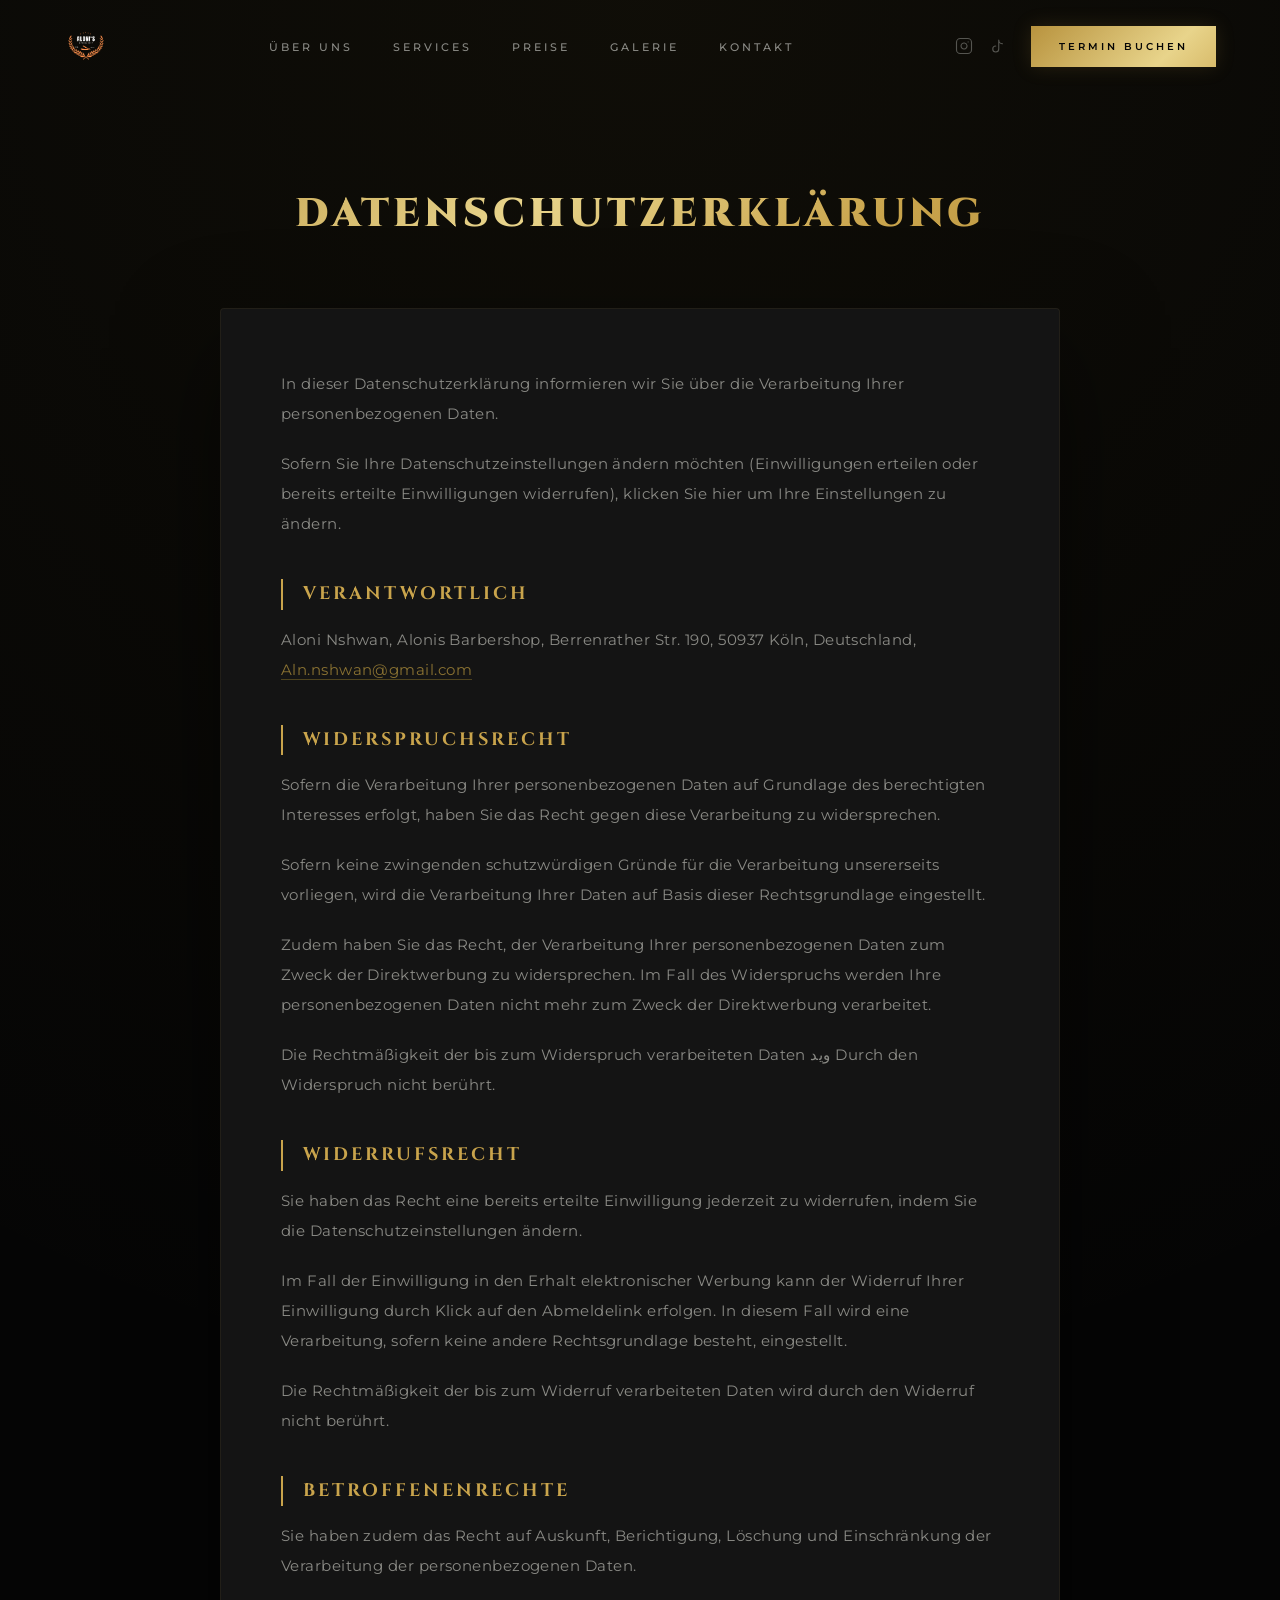
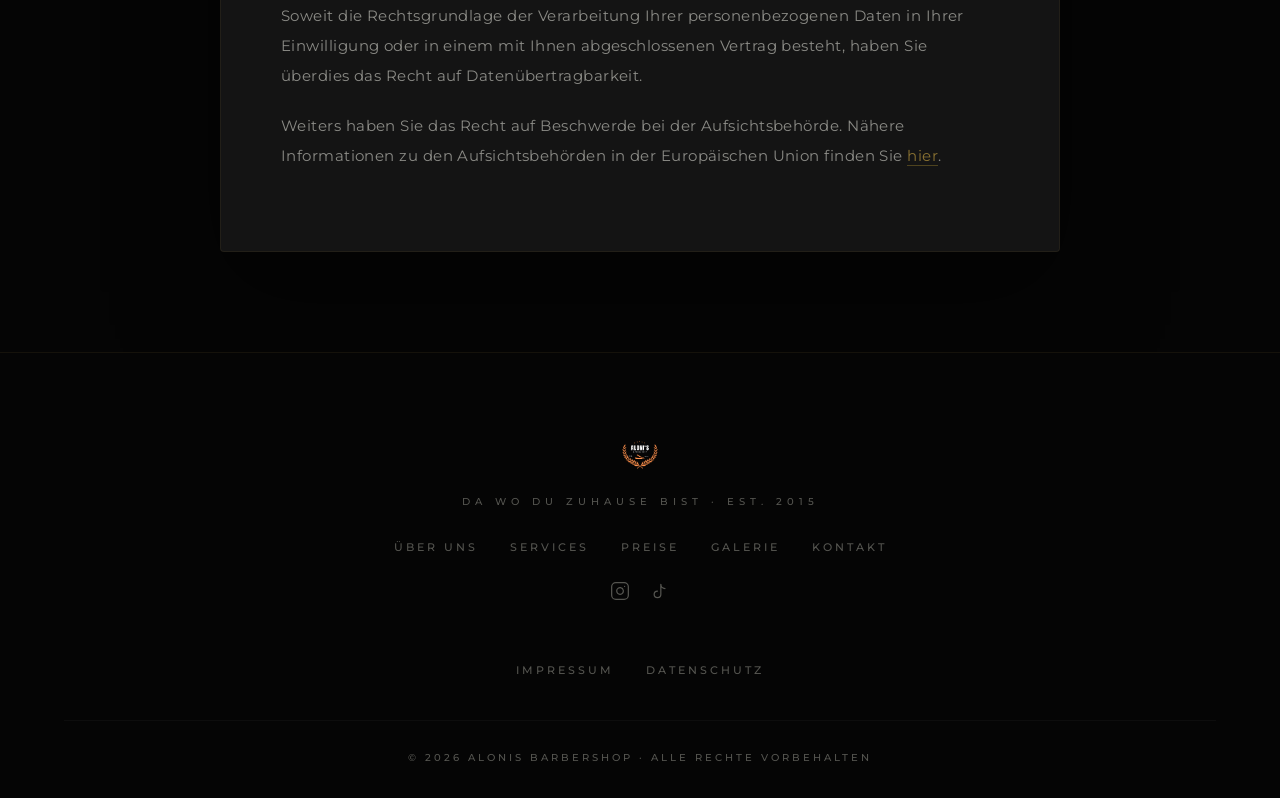
==== datenschutzerklaerung-2.html @ 9941bec4 "feat: Add legal pages and fix directory structure" ====
<!doctype html>
<html lang="de">
  <head>
    <meta charset="UTF-8" />
    <meta name="viewport" content="width=device-width, initial-scale=1.0" />
    <meta
      name="description"
      content="Datenschutzerklärung – Aloni's Barber Shop Köln-Sülz. Informationen zur Verarbeitung Ihrer personenbezogenen Daten."
    />
    <title>Datenschutzerklärung — ALONI'S BARBER SHOP</title>

    <!-- Favicon -->
    <link rel="icon" type="image/png" href="/assets/images/logo.png" />
    <link rel="apple-touch-icon" href="/assets/images/logo.png" />

    <!-- Fonts: Cinzel (Display) + Montserrat (Body) -->
    <link rel="preconnect" href="https://fonts.googleapis.com" />
    <link rel="preconnect" href="https://fonts.gstatic.com" crossorigin />
    <link
      href="https://fonts.googleapis.com/css2?family=Cinzel:wght@400;600;700;800;900&family=Montserrat:wght@300;400;500;600;700&display=swap"
      rel="stylesheet"
    />

    <!-- Stylesheet -->
    <link rel="stylesheet" href="/assets/css/style.css" />
  </head>
  <body>
    <!-- ═══════════════════════════════════════════
         NAVIGATION — Heavy Glassmorphism
    ═══════════════════════════════════════════ -->
    <nav class="navbar" id="navbar">
      <div class="nav-inner">
        <a href="/" class="nav-logo">
          <img
            src="/assets/images/logo.png"
            alt="Aloni's Barber Shop"
            class="nav-logo-img"
          />
        </a>
        <ul class="nav-links">
          <li><a href="/#about">ÜBER UNS</a></li>
          <li><a href="/#services">SERVICES</a></li>
          <li><a href="/#preise">PREISE</a></li>
          <li><a href="/#galerie">GALERIE</a></li>
          <li><a href="/#kontakt">KONTAKT</a></li>
        </ul>
        <div class="nav-right">
          <div class="nav-socials">
            <a
              href="https://www.instagram.com/aloni_barbershop/"
              target="_blank"
              rel="noopener"
              aria-label="Instagram"
              class="social-icon"
            >
              <svg
                xmlns="http://www.w3.org/2000/svg"
                width="18"
                height="18"
                viewBox="0 0 24 24"
                fill="none"
                stroke="currentColor"
                stroke-width="1.5"
                stroke-linecap="round"
                stroke-linejoin="round"
              >
                <rect x="2" y="2" width="20" height="20" rx="5" ry="5" />
                <path d="M16 11.37A4 4 0 1 1 12.63 8 4 4 0 0 1 16 11.37z" />
                <line x1="17.5" y1="6.5" x2="17.51" y2="6.5" />
              </svg>
            </a>
            <a
              href="https://www.tiktok.com/@alonis_barbershop?_r=1&_t=ZG-93olIEzUlPs"
              target="_blank"
              rel="noopener"
              aria-label="TikTok"
              class="social-icon"
            >
              <svg
                xmlns="http://www.w3.org/2000/svg"
                width="18"
                height="18"
                viewBox="0 0 24 24"
                fill="none"
                stroke="currentColor"
                stroke-width="1.5"
                stroke-linecap="round"
                stroke-linejoin="round"
              >
                <path d="M9 12a4 4 0 1 0 4 4V4a5 5 0 0 0 5 5" />
              </svg>
            </a>
          </div>
          <a
            href="https://buchung.treatwell.de/ort/425567/menue/"
            target="_blank"
            rel="noopener"
            class="nav-cta"
            >TERMIN BUCHEN</a
          >
          <button class="nav-toggle" id="navToggle" aria-label="Menü">
            <span></span><span></span><span></span>
          </button>
        </div>
      </div>
    </nav>

    <!-- Fullscreen Overlay Menu -->
    <div class="overlay-menu" id="overlayMenu">
      <div class="overlay-bg"></div>
      <ul class="overlay-links">
        <li><a href="/#about" class="overlay-link">ÜBER UNS</a></li>
        <li><a href="/#services" class="overlay-link">SERVICES</a></li>
        <li><a href="/#preise" class="overlay-link">PREISE</a></li>
        <li><a href="/#galerie" class="overlay-link">GALERIE</a></li>
        <li><a href="/#kontakt" class="overlay-link">KONTAKT</a></li>
        <li>
          <a
            href="https://buchung.treatwell.de/ort/425567/menue/"
            target="_blank"
            rel="noopener"
            class="overlay-link overlay-cta-link"
            >TERMIN BUCHEN</a
          >
        </li>
      </ul>
      <div class="overlay-socials">
        <a
          href="https://www.instagram.com/aloni_barbershop/"
          target="_blank"
          rel="noopener"
          aria-label="Instagram"
          class="social-icon-lg"
        >
          <svg
            xmlns="http://www.w3.org/2000/svg"
            width="28"
            height="28"
            viewBox="0 0 24 24"
            fill="none"
            stroke="currentColor"
            stroke-width="1.5"
            stroke-linecap="round"
            stroke-linejoin="round"
          >
            <rect x="2" y="2" width="20" height="20" rx="5" ry="5" />
            <path d="M16 11.37A4 4 0 1 1 12.63 8 4 4 0 0 1 16 11.37z" />
            <line x1="17.5" y1="6.5" x2="17.51" y2="6.5" />
          </svg>
        </a>
        <a
          href="https://www.tiktok.com/@alonis_barbershop?_r=1&_t=ZG-93olIEzUlPs"
          target="_blank"
          rel="noopener"
          aria-label="TikTok"
          class="social-icon-lg"
        >
          <svg
            xmlns="http://www.w3.org/2000/svg"
            width="28"
            height="28"
            viewBox="0 0 24 24"
            fill="none"
            stroke="currentColor"
            stroke-width="1.5"
            stroke-linecap="round"
            stroke-linejoin="round"
          >
            <path d="M9 12a4 4 0 1 0 4 4V4a5 5 0 0 0 5 5" />
          </svg>
        </a>
      </div>
    </div>

    <!-- ═══════════════════════════════════════════
         DATENSCHUTZERKLÄRUNG — Legal Page
    ═══════════════════════════════════════════ -->
    <main class="legal-container">
      <div class="container">
        <h1 class="legal-page-heading">Datenschutzerklärung</h1>
        <div class="legal-page-content">
              <p>
                In dieser Datenschutzerklärung informieren wir Sie über die
                Verarbeitung Ihrer personenbezogenen Daten.
              </p>
              <p>
                Sofern Sie Ihre Datenschutzeinstellungen ändern möchten
                (Einwilligungen erteilen oder bereits erteilte Einwilligungen
                widerrufen), klicken Sie hier um Ihre Einstellungen zu ändern.
              </p>
              <h4>Verantwortlich</h4>
              <p>
                Aloni Nshwan, Alonis Barbershop, Berrenrather Str. 190, 50937
                Köln, Deutschland,
                <a href="mailto:Aln.nshwan@gmail.com">Aln.nshwan@gmail.com</a>
              </p>

              <h4>Widerspruchsrecht</h4>
              <p>
                Sofern die Verarbeitung Ihrer personenbezogenen Daten auf
                Grundlage des berechtigten Interesses erfolgt, haben Sie das
                Recht gegen diese Verarbeitung zu widersprechen.
              </p>
              <p>
                Sofern keine zwingenden schutzwürdigen Gründe für die
                Verarbeitung unsererseits vorliegen, wird die Verarbeitung Ihrer
                Daten auf Basis dieser Rechtsgrundlage eingestellt.
              </p>
              <p>
                Zudem haben Sie das Recht, der Verarbeitung Ihrer
                personenbezogenen Daten zum Zweck der Direktwerbung zu
                widersprechen. Im Fall des Widerspruchs werden Ihre
                personenbezogenen Daten nicht mehr zum Zweck der Direktwerbung
                verarbeitet.
              </p>
              <p>
                Die Rechtmäßigkeit der bis zum Widerspruch verarbeiteten Daten
                ويد Durch den Widerspruch nicht berührt.
              </p>

              <h4>Widerrufsrecht</h4>
              <p>
                Sie haben das Recht eine bereits erteilte Einwilligung jederzeit
                zu widerrufen, indem Sie die Datenschutzeinstellungen ändern.
              </p>
              <p>
                Im Fall der Einwilligung in den Erhalt elektronischer Werbung
                kann der Widerruf Ihrer Einwilligung durch Klick auf den
                Abmeldelink erfolgen. In diesem Fall wird eine Verarbeitung,
                sofern keine andere Rechtsgrundlage besteht, eingestellt.
              </p>
              <p>
                Die Rechtmäßigkeit der bis zum Widerruf verarbeiteten Daten wird
                durch den Widerruf nicht berührt.
              </p>

              <h4>Betroffenenrechte</h4>
              <p>
                Sie haben zudem das Recht auf Auskunft, Berichtigung, Löschung
                und Einschränkung der Verarbeitung der personenbezogenen Daten.
              </p>
              <p>
                Soweit die Rechtsgrundlage der Verarbeitung Ihrer
                personenbezogenen Daten in Ihrer Einwilligung oder in einem mit
                Ihnen abgeschlossenen Vertrag besteht, haben Sie überdies das
                Recht auf Datenübertragbarkeit.
              </p>
              <p>
                Weiters haben Sie das Recht auf Beschwerde bei der
                Aufsichtsbehörde. Nähere Informationen zu den Aufsichtsbehörden
                in der Europäischen Union finden Sie
                <a
                  href="https://ec.europa.eu/justice/article-29/structure/data-protection-authorities/index_en.htm"
                  target="_blank"
                  rel="noopener"
                  >hier</a
                >.
              </p>
        </div>
      </div>
    </main>

    <!-- ═══════════════════════════════════════════
         FOOTER — Minimalist
    ═══════════════════════════════════════════ -->
    <footer class="footer">
      <div class="container">
        <div class="footer-main">
          <img
            src="/assets/images/logo.png"
            alt="Aloni's Barber Shop"
            class="footer-logo"
          />
          <p class="footer-tagline">DA WO DU ZUHAUSE BIST · EST. 2015</p>
          <div class="footer-links">
            <a href="/#about">Über uns</a>
            <a href="/#services">Services</a>
            <a href="/#preise">Preise</a>
            <a href="/#galerie">Galerie</a>
            <a href="/#kontakt">Kontakt</a>
          </div>
          <div class="footer-socials">
            <a
              href="https://www.instagram.com/aloni_barbershop/"
              target="_blank"
              rel="noopener"
              aria-label="Instagram"
              class="social-icon"
            >
              <svg
                xmlns="http://www.w3.org/2000/svg"
                width="20"
                height="20"
                viewBox="0 0 24 24"
                fill="none"
                stroke="currentColor"
                stroke-width="1.5"
                stroke-linecap="round"
                stroke-linejoin="round"
              >
                <rect x="2" y="2" width="20" height="20" rx="5" ry="5" />
                <path d="M16 11.37A4 4 0 1 1 12.63 8 4 4 0 0 1 16 11.37z" />
                <line x1="17.5" y1="6.5" x2="17.51" y2="6.5" />
              </svg>
            </a>
            <a
              href="https://www.tiktok.com/@alonis_barbershop?_r=1&_t=ZG-93olIEzUlPs"
              target="_blank"
              rel="noopener"
              aria-label="TikTok"
              class="social-icon"
            >
              <svg
                xmlns="http://www.w3.org/2000/svg"
                width="20"
                height="20"
                viewBox="0 0 24 24"
                fill="none"
                stroke="currentColor"
                stroke-width="1.5"
                stroke-linecap="round"
                stroke-linejoin="round"
              >
                <path d="M9 12a4 4 0 1 0 4 4V4a5 5 0 0 0 5 5" />
              </svg>
            </a>
          </div>
        </div>
        <div class="footer-legal">
          <a href="/impressum/">Impressum</a>
          <a href="/datenschutzerklaerung-2/">Datenschutz</a>
        </div>
        <div class="footer-bottom">
          <p>&copy; 2026 ALONIS BARBERSHOP · ALLE RECHTE VORBEHALTEN</p>
        </div>
      </div>
    </footer>

    <!-- Scripts -->
    <script src="/assets/js/main.js"></script>
  </body>
</html>
---- assets/css/style.css ----
/* ═══════════════════════════════════════════════════════════
   ALONI'S BARBER SHOP — NUCLEAR LUXURY AESTHETIC
   Inspired by The Black Panther Zurich · Swiss High-End Design
   ══════════════════════════════════════════════════════════ */

/* ─── HARD RESET ─── */
*,
*::before,
*::after {
  margin: 0;
  padding: 0;
  box-sizing: border-box;
}

/* ─── DESIGN TOKENS ─── */
:root {
  /* Abyss Palette */
  --bg-abyss: #050505;
  --bg-deep: #0a0a0a;
  --bg-surface: #111111;
  --bg-card: #141414;
  --bg-elevated: #1a1a1a;

  /* Gold Spectrum */
  --gold: #c9a44c;
  --gold-light: #e8d48b;
  --gold-dim: #8a7232;
  --gold-glow: rgba(201, 164, 76, 0.15);
  --gold-gradient: linear-gradient(
    135deg,
    #b8933e 0%,
    #e8d48b 40%,
    #c9a44c 70%,
    #b8933e 100%
  );

  /* Typography Colors */
  --white: #f5f5f0;
  --text: #e0e0db;
  --text-muted: #8a8a85;
  --text-dim: #555550;

  /* Typography Families */
  --font-display: "Cinzel", serif;
  --font-body: "Montserrat", sans-serif;

  /* Spacing */
  --section-py: clamp(100px, 12vw, 180px);
  --container-px: clamp(20px, 5vw, 80px);

  /* Glass */
  --glass-bg: rgba(8, 8, 8, 0.85);
  --glass-blur: blur(20px);
  --glass-border: 1px solid rgba(201, 164, 76, 0.08);

  /* Radius */
  --radius: 4px;
}

html {
  scroll-behavior: smooth;
  font-size: 16px;
}

body {
  font-family: var(--font-body);
  background: var(--bg-abyss);
  color: var(--text);
  line-height: 1.7;
  overflow-x: hidden;
  -webkit-font-smoothing: antialiased;
  -moz-osx-font-smoothing: grayscale;
  letter-spacing: 0.02em;
}

img {
  max-width: 100%;
  display: block;
}
a {
  color: inherit;
  text-decoration: none;
}
button {
  font-family: inherit;
  cursor: pointer;
  border: none;
  background: none;
}

.container {
  width: 100%;
  max-width: 1400px;
  margin: 0 auto;
  padding: 0 var(--container-px);
}

/* ═══════════════════════════════════════════════════════════
   PAGE LOADER
═══════════════════════════════════════════════════════════ */
.page-loader {
  position: fixed;
  inset: 0;
  z-index: 10000;
  background: var(--bg-abyss);
  display: flex;
  flex-direction: column;
  align-items: center;
  justify-content: center;
  gap: 32px;
  transition:
    opacity 0.6s ease,
    visibility 0.6s ease;
}

.page-loader.hidden {
  opacity: 0;
  visibility: hidden;
}

.loader-logo img {
  height: 60px;
  animation: loaderPulse 1.5s ease-in-out infinite;
}

@keyframes loaderPulse {
  0%,
  100% {
    opacity: 0.4;
    transform: scale(0.97);
  }
  50% {
    opacity: 1;
    transform: scale(1);
  }
}

.loader-bar {
  width: 200px;
  height: 2px;
  background: var(--bg-elevated);
  border-radius: 2px;
  overflow: hidden;
}

.loader-fill {
  width: 0%;
  height: 100%;
  background: var(--gold-gradient);
  animation: loaderFill 1.8s ease-in-out forwards;
}

@keyframes loaderFill {
  to {
    width: 100%;
  }
}

/* ═══════════════════════════════════════════════════════════
   TYPOGRAPHY SYSTEM — Cinzel Massive
═══════════════════════════════════════════════════════════ */
.section-tag {
  display: block;
  font-family: var(--font-body);
  font-size: 11px;
  font-weight: 600;
  letter-spacing: 5px;
  color: var(--gold);
  margin-bottom: 20px;
  text-transform: uppercase;
}

.section-tag.centered {
  text-align: center;
}

.section-heading {
  font-family: var(--font-display);
  font-size: clamp(36px, 6vw, 80px);
  font-weight: 900;
  letter-spacing: 0.06em;
  line-height: 1.1;
  color: var(--white);
  margin-bottom: 60px;
  text-transform: uppercase;
}

.section-heading.centered {
  text-align: center;
}

.body-text {
  font-size: 15px;
  font-weight: 300;
  color: var(--text-muted);
  line-height: 1.9;
  letter-spacing: 0.04em;
  max-width: 520px;
}

/* ═══════════════════════════════════════════════════════════
   BUTTONS — Liquid Gold
═══════════════════════════════════════════════════════════ */
.btn-liquid {
  display: inline-block;
  position: relative;
  padding: 18px 52px;
  font-family: var(--font-body);
  font-size: 12px;
  font-weight: 600;
  letter-spacing: 4px;
  text-transform: uppercase;
  color: var(--bg-abyss);
  background: var(--gold-gradient);
  background-size: 200% 100%;
  border: none;
  border-radius: 0;
  overflow: hidden;
  transition:
    background-position 0.5s ease,
    box-shadow 0.5s ease,
    transform 0.3s ease;
  box-shadow:
    0 0 30px var(--gold-glow),
    0 4px 20px rgba(0, 0, 0, 0.5);
}

.btn-liquid:hover {
  background-position: 100% 0;
  transform: translateY(-2px);
  box-shadow:
    0 0 50px rgba(201, 164, 76, 0.3),
    0 8px 32px rgba(0, 0, 0, 0.6);
}

/* ═══════════════════════════════════════════════════════════
   SCROLL REVEAL SYSTEM (replaces AOS)
═══════════════════════════════════════════════════════════ */
.reveal-up,
.reveal-text,
.letter-reveal {
  opacity: 0;
  transform: translateY(40px);
  transition:
    opacity 0.9s cubic-bezier(0.16, 1, 0.3, 1),
    transform 0.9s cubic-bezier(0.16, 1, 0.3, 1);
}

.reveal-up.visible,
.reveal-text.visible,
.letter-reveal.visible {
  opacity: 1;
  transform: translateY(0);
}

.delay-1 {
  transition-delay: 0.15s;
}
.delay-2 {
  transition-delay: 0.3s;
}
.delay-3 {
  transition-delay: 0.45s;
}

/* ═══════════════════════════════════════════════════════════
   NAVIGATION — Heavy Glassmorphism
═══════════════════════════════════════════════════════════ */
.navbar {
  position: fixed;
  top: 0;
  left: 0;
  width: 100%;
  z-index: 900;
  padding: 24px 0;
  transition: all 0.5s cubic-bezier(0.16, 1, 0.3, 1);
}

.navbar.scrolled {
  background: var(--glass-bg);
  backdrop-filter: var(--glass-blur);
  -webkit-backdrop-filter: var(--glass-blur);
  padding: 14px 0;
  border-bottom: var(--glass-border);
  box-shadow: 0 8px 40px rgba(0, 0, 0, 0.6);
}

.nav-inner {
  max-width: 1400px;
  margin: 0 auto;
  padding: 0 var(--container-px);
  display: flex;
  justify-content: space-between;
  align-items: center;
}

.nav-logo-img {
  height: 44px;
  width: auto;
  transition: opacity 0.3s;
}

.nav-logo:hover .nav-logo-img {
  opacity: 0.7;
}

.nav-links {
  display: flex;
  list-style: none;
  gap: 40px;
}

.nav-links a {
  font-family: var(--font-body);
  font-size: 11px;
  font-weight: 500;
  letter-spacing: 3px;
  color: var(--text-muted);
  position: relative;
  transition: color 0.3s;
}

.nav-links a::after {
  content: "";
  position: absolute;
  bottom: -4px;
  left: 0;
  width: 0;
  height: 1px;
  background: var(--gold);
  transition: width 0.4s cubic-bezier(0.16, 1, 0.3, 1);
}

.nav-links a:hover {
  color: var(--gold);
}
.nav-links a:hover::after {
  width: 100%;
}

.nav-right {
  display: flex;
  align-items: center;
  gap: 24px;
}

.nav-cta {
  font-size: 10px;
  font-weight: 600;
  letter-spacing: 3px;
  padding: 12px 28px;
  color: var(--bg-abyss);
  background: var(--gold-gradient);
  background-size: 200% 100%;
  transition:
    background-position 0.4s ease,
    box-shadow 0.4s ease;
  box-shadow: 0 0 20px var(--gold-glow);
}

.nav-cta:hover {
  background-position: 100% 0;
  box-shadow: 0 0 40px rgba(201, 164, 76, 0.3);
}

/* Hamburger */
.nav-toggle {
  display: none;
  flex-direction: column;
  gap: 6px;
  padding: 4px;
  z-index: 1000;
}

.nav-toggle span {
  width: 28px;
  height: 1.5px;
  background: var(--gold);
  transition: all 0.35s ease;
  transform-origin: center;
}

.nav-toggle.active span:nth-child(1) {
  transform: translateY(7.5px) rotate(45deg);
}
.nav-toggle.active span:nth-child(2) {
  opacity: 0;
  transform: scaleX(0);
}
.nav-toggle.active span:nth-child(3) {
  transform: translateY(-7.5px) rotate(-45deg);
}

/* ─── SOCIAL ICONS (Global) ─── */
.social-icon,
.social-icon-lg {
  display: inline-flex;
  align-items: center;
  justify-content: center;
  color: var(--text-dim);
  transition:
    color 0.3s ease,
    transform 0.3s ease,
    filter 0.3s ease;
}

.social-icon:hover,
.social-icon-lg:hover {
  color: var(--gold);
  transform: translateY(-2px);
  filter: drop-shadow(0 0 8px rgba(201, 164, 76, 0.4));
}

/* Nav Socials */
.nav-socials {
  display: flex;
  align-items: center;
  gap: 16px;
}

/* Overlay Socials */
.overlay-socials {
  display: flex;
  justify-content: center;
  gap: 28px;
  margin-top: 40px;
  position: relative;
  z-index: 10;
}

.social-icon-lg {
  width: 52px;
  height: 52px;
  border: 1px solid rgba(201, 164, 76, 0.15);
  border-radius: 50%;
  color: var(--text-muted);
  transition: all 0.4s ease;
}

.social-icon-lg:hover {
  border-color: var(--gold);
  color: var(--gold);
  background: rgba(201, 164, 76, 0.08);
  box-shadow: 0 0 24px rgba(201, 164, 76, 0.2);
  transform: translateY(-3px);
}

/* Contact Social Links */
.social-links {
  display: flex;
  flex-direction: column;
  gap: 14px;
}

.social-link {
  display: inline-flex;
  align-items: center;
  gap: 12px;
  color: var(--text-muted);
  font-size: 14px;
  font-weight: 400;
  letter-spacing: 0.03em;
  transition: color 0.3s ease;
}

.social-link:hover {
  color: var(--gold);
}

.social-link svg {
  flex-shrink: 0;
  transition:
    transform 0.3s ease,
    filter 0.3s ease;
}

.social-link:hover svg {
  transform: scale(1.1);
  filter: drop-shadow(0 0 6px rgba(201, 164, 76, 0.3));
}

/* Footer Socials */
.footer-socials {
  display: flex;
  justify-content: center;
  gap: 20px;
  margin-top: 24px;
}

/* ═══════════════════════════════════════════════════════════
   OVERLAY MENU
═══════════════════════════════════════════════════════════ */
.overlay-menu {
  position: fixed;
  inset: 0;
  z-index: 950;
  display: flex;
  align-items: center;
  justify-content: center;
  opacity: 0;
  pointer-events: none;
  transition: opacity 0.5s ease;
}

.overlay-menu.active {
  opacity: 1;
  pointer-events: all;
}

.overlay-bg {
  position: absolute;
  inset: 0;
  background: rgba(5, 5, 5, 0.97);
  backdrop-filter: blur(40px);
  -webkit-backdrop-filter: blur(40px);
}

.overlay-links {
  list-style: none;
  text-align: center;
  position: relative;
  z-index: 10;
}

.overlay-link {
  display: block;
  font-family: var(--font-display);
  font-size: clamp(28px, 5vw, 48px);
  font-weight: 700;
  letter-spacing: 0.1em;
  padding: 14px 0;
  color: var(--text);
  opacity: 0;
  transform: translateY(30px);
  transition:
    opacity 0.4s ease,
    transform 0.4s ease,
    color 0.3s;
}

.overlay-menu.active .overlay-link {
  opacity: 1;
  transform: translateY(0);
}

.overlay-menu.active li:nth-child(1) .overlay-link {
  transition-delay: 0.05s;
}
.overlay-menu.active li:nth-child(2) .overlay-link {
  transition-delay: 0.1s;
}
.overlay-menu.active li:nth-child(3) .overlay-link {
  transition-delay: 0.15s;
}
.overlay-menu.active li:nth-child(4) .overlay-link {
  transition-delay: 0.2s;
}
.overlay-menu.active li:nth-child(5) .overlay-link {
  transition-delay: 0.25s;
}
.overlay-menu.active li:nth-child(6) .overlay-link {
  transition-delay: 0.3s;
}

.overlay-link:hover {
  color: var(--gold);
}

.overlay-cta-link {
  font-family: var(--font-body) !important;
  font-size: 14px !important;
  letter-spacing: 4px !important;
  margin-top: 24px;
  padding: 16px 44px !important;
  background: var(--gold-gradient);
  color: var(--bg-abyss) !important;
  display: inline-block !important;
}

/* ═══════════════════════════════════════════════════════════
   HERO — Cinematic
═══════════════════════════════════════════════════════════ */
.hero {
  position: relative;
  height: 100vh;
  min-height: 700px;
  display: flex;
  align-items: center;
  justify-content: center;
  overflow: hidden;
}

.hero-bg {
  position: absolute;
  inset: -10%;
  background: url("../images/banner.jpg") center/cover no-repeat;
  will-change: transform;
  animation: heroSlow 30s ease-in-out infinite alternate;
}

@keyframes heroSlow {
  0% {
    transform: scale(1.1) translateY(0);
  }
  100% {
    transform: scale(1) translateY(-2%);
  }
}

.hero-overlay {
  position: absolute;
  inset: 0;
  background:
    radial-gradient(
      ellipse at 50% 50%,
      rgba(5, 5, 5, 0.3) 0%,
      rgba(5, 5, 5, 0.8) 70%
    ),
    linear-gradient(
      180deg,
      rgba(5, 5, 5, 0.4) 0%,
      rgba(5, 5, 5, 0.2) 40%,
      var(--bg-abyss) 100%
    );
  z-index: 1;
}

.hero-content {
  position: relative;
  z-index: 10;
  text-align: center;
  padding: 0 24px;
}

.hero-eyebrow {
  font-family: var(--font-body);
  font-size: 11px;
  font-weight: 500;
  letter-spacing: 6px;
  color: var(--gold);
  margin-bottom: 24px;
}

.hero-heading {
  font-family: var(--font-display);
  font-size: clamp(48px, 10vw, 120px);
  font-weight: 900;
  line-height: 1;
  letter-spacing: 0.05em;
  color: var(--white);
  margin-bottom: 24px;
  text-transform: uppercase;
}

.hero-heading em {
  font-style: italic;
  background: var(--gold-gradient);
  -webkit-background-clip: text;
  -webkit-text-fill-color: transparent;
  background-clip: text;
}

.hero-sub {
  font-size: 13px;
  font-weight: 400;
  color: var(--text-muted);
  letter-spacing: 4px;
  text-transform: uppercase;
  margin-bottom: 48px;
}

/* Scroll Indicator */
.hero-scroll-indicator {
  position: absolute;
  bottom: 40px;
  left: 50%;
  transform: translateX(-50%);
  z-index: 10;
  display: flex;
  flex-direction: column;
  align-items: center;
  gap: 10px;
}

.scroll-line {
  width: 1px;
  height: 50px;
  background: linear-gradient(to bottom, var(--gold), transparent);
  animation: scrollPulse 2.5s ease-in-out infinite;
}

@keyframes scrollPulse {
  0%,
  100% {
    transform: scaleY(0.3);
    opacity: 0.2;
  }
  50% {
    transform: scaleY(1);
    opacity: 0.7;
  }
}

.hero-scroll-indicator span {
  font-size: 9px;
  letter-spacing: 4px;
  color: var(--text-dim);
  font-weight: 500;
}

/* ═══════════════════════════════════════════════════════════
   SECTIONS — Extreme Blackspace / Depth
═══════════════════════════════════════════════════════════ */
.section {
  padding: var(--section-py) 0;
}

.about {
  background: radial-gradient(
    ellipse at 30% 50%,
    #0f0f0f 0%,
    var(--bg-abyss) 100%
  );
}

.services {
  background: radial-gradient(
    ellipse at 70% 30%,
    #0e0e0e 0%,
    var(--bg-abyss) 100%
  );
}

.preise {
  background: radial-gradient(
    ellipse at 50% 70%,
    #111 0%,
    var(--bg-abyss) 100%
  );
}

.galerie {
  background: var(--bg-abyss);
  overflow: hidden;
  padding-bottom: 80px;
}

.faq {
  background: radial-gradient(
    ellipse at 40% 40%,
    #0d0d0d 0%,
    var(--bg-abyss) 100%
  );
}

.kontakt {
  background: radial-gradient(
    ellipse at 60% 60%,
    #0f0f0f 0%,
    var(--bg-abyss) 100%
  );
}

/* ═══════════════════════════════════════════════════════════
   ABOUT
═══════════════════════════════════════════════════════════ */
.about-grid {
  display: grid;
  grid-template-columns: 1.2fr 1fr;
  gap: 100px;
  align-items: center;
}

.about-stats {
  display: flex;
  flex-direction: column;
  gap: 24px;
}

.stat-card {
  padding: 36px 40px;
  background: var(--bg-card);
  border: var(--glass-border);
  position: relative;
  overflow: hidden;
  transition: border-color 0.4s ease;
}

.stat-card::before {
  content: "";
  position: absolute;
  top: 0;
  left: 0;
  width: 3px;
  height: 100%;
  background: var(--gold-gradient);
  opacity: 0;
  transition: opacity 0.4s;
}

.stat-card:hover {
  border-color: rgba(201, 164, 76, 0.2);
}
.stat-card:hover::before {
  opacity: 1;
}

.stat-num {
  font-family: var(--font-display);
  font-size: 56px;
  font-weight: 900;
  letter-spacing: 0.02em;
  background: var(--gold-gradient);
  -webkit-background-clip: text;
  -webkit-text-fill-color: transparent;
  background-clip: text;
  line-height: 1;
}

.stat-plus {
  font-family: var(--font-display);
  font-size: 36px;
  font-weight: 700;
  color: var(--gold);
}

.stat-label {
  display: block;
  font-size: 10px;
  font-weight: 600;
  letter-spacing: 4px;
  color: var(--text-dim);
  margin-top: 8px;
}

/* ═══════════════════════════════════════════════════════════
   SERVICES — Clip-Path Scale Cards
═══════════════════════════════════════════════════════════ */
.services-grid {
  display: grid;
  grid-template-columns: repeat(3, 1fr);
  gap: 24px;
}

.service-card {
  position: relative;
  overflow: hidden;
  background: var(--bg-card);
  border: var(--glass-border);
  transition:
    border-color 0.4s ease,
    transform 0.4s ease;
}

.service-card:hover {
  border-color: rgba(201, 164, 76, 0.2);
  transform: translateY(-6px);
}

.service-img {
  overflow: hidden;
  height: 320px;
}

.service-img img {
  width: 100%;
  height: 100%;
  object-fit: cover;
  transition: transform 0.7s cubic-bezier(0.16, 1, 0.3, 1);
  will-change: transform;
}

.service-card:hover .service-img img {
  transform: scale(1.08);
}

.service-info {
  padding: 32px;
}

.service-info h3 {
  font-family: var(--font-display);
  font-size: 18px;
  font-weight: 800;
  letter-spacing: 3px;
  color: var(--gold);
  margin-bottom: 12px;
}

.service-info p {
  font-size: 13px;
  font-weight: 300;
  color: var(--text-muted);
  line-height: 1.8;
  letter-spacing: 0.03em;
}

/* ═══════════════════════════════════════════════════════════
   PRICES — High-End Luxury Menu
═══════════════════════════════════════════════════════════ */
.menu-grid {
  display: grid;
  grid-template-columns: 1fr 1fr;
  gap: 40px;
}

.menu-panel {
  padding: 56px 48px;
  background: var(--bg-card);
  border: var(--glass-border);
  position: relative;
}

.menu-panel::before {
  content: "";
  position: absolute;
  top: 0;
  left: 50%;
  transform: translateX(-50%);
  width: 60px;
  height: 2px;
  background: var(--gold-gradient);
}

.menu-title {
  font-family: var(--font-display);
  font-size: clamp(24px, 3vw, 36px);
  font-weight: 900;
  letter-spacing: 0.15em;
  text-align: center;
  margin-bottom: 40px;
  background: var(--gold-gradient);
  -webkit-background-clip: text;
  -webkit-text-fill-color: transparent;
  background-clip: text;
}

.menu-row {
  display: flex;
  align-items: baseline;
  padding: 12px 0;
  transition: padding-left 0.3s ease;
}

.menu-row:hover {
  padding-left: 8px;
}

.menu-row span:first-child {
  font-size: 13px;
  font-weight: 400;
  letter-spacing: 0.08em;
  color: var(--text);
  white-space: nowrap;
}

.menu-line {
  flex: 1;
  height: 1px;
  margin: 0 16px;
  background: linear-gradient(90deg, transparent, var(--text-dim), transparent);
  opacity: 0.3;
}

.menu-price {
  font-family: var(--font-display);
  font-size: 18px;
  font-weight: 700;
  color: var(--gold);
  white-space: nowrap;
  letter-spacing: 0.02em;
}

.menu-sep {
  height: 1px;
  background: linear-gradient(
    90deg,
    transparent,
    rgba(201, 164, 76, 0.12),
    transparent
  );
  margin: 16px 0;
}

.menu-row-vip span:first-child {
  color: var(--gold);
  font-weight: 700;
  font-size: 14px;
  letter-spacing: 0.12em;
}

.menu-row-vip .menu-price {
  font-size: 24px;
}

/* ═══════════════════════════════════════════════════════════
   GALLERY — Infinite Marquee (Full Color, No Effects)
═══════════════════════════════════════════════════════════ */
.marquee {
  overflow: hidden;
  position: relative;
  width: 100%;
  margin-bottom: 16px;
}

.marquee::before,
.marquee::after {
  content: "";
  position: absolute;
  top: 0;
  bottom: 0;
  width: 100px;
  z-index: 2;
  pointer-events: none;
}

.marquee::before {
  left: 0;
  background: linear-gradient(to right, var(--bg-abyss), transparent);
}

.marquee::after {
  right: 0;
  background: linear-gradient(to left, var(--bg-abyss), transparent);
}

.marquee-track {
  display: flex;
  gap: 16px;
  width: max-content;
  will-change: transform;
}

.marquee-left {
  animation: scrollLeft 40s linear infinite;
}
.marquee-right {
  animation: scrollRight 45s linear infinite;
}

@keyframes scrollLeft {
  0% {
    transform: translateX(0);
  }
  100% {
    transform: translateX(-50%);
  }
}

@keyframes scrollRight {
  0% {
    transform: translateX(-50%);
  }
  100% {
    transform: translateX(0);
  }
}

.marquee-item {
  flex-shrink: 0;
  width: 380px;
  overflow: hidden;
  border-radius: var(--radius);
  border: 1px solid rgba(255, 255, 255, 0.04);
}

.marquee-item img {
  width: 100%;
  height: 320px;
  object-fit: cover;
  display: block;
}

/* ═══════════════════════════════════════════════════════════
   INSTAGRAM FEED — Premium Grid
═══════════════════════════════════════════════════════════ */
.insta-section {
  background: radial-gradient(
    ellipse at 50% 40%,
    #0e0e0e 0%,
    var(--bg-abyss) 100%
  );
}

/* Profile Header */
.insta-profile {
  display: flex;
  align-items: center;
  gap: 20px;
  padding: 24px 32px;
  background: var(--bg-card);
  border: var(--glass-border);
  margin-bottom: 4px;
  border-radius: var(--radius) var(--radius) 0 0;
}

.insta-avatar {
  width: 56px;
  height: 56px;
  border-radius: 50%;
  padding: 3px;
  background: linear-gradient(
    135deg,
    #f09433,
    #e6683c,
    #dc2743,
    #cc2366,
    #bc1888
  );
  flex-shrink: 0;
}

.insta-avatar img {
  width: 100%;
  height: 100%;
  border-radius: 50%;
  object-fit: cover;
  border: 3px solid var(--bg-card);
}

.insta-profile-info {
  flex: 1;
}

.insta-username {
  display: flex;
  align-items: center;
  gap: 6px;
}

.insta-username span {
  font-family: var(--font-body);
  font-size: 16px;
  font-weight: 600;
  color: var(--white);
  letter-spacing: 0.02em;
}

.insta-verified {
  flex-shrink: 0;
}

.insta-bio {
  font-size: 13px;
  font-weight: 400;
  color: var(--text-muted);
  margin-top: 2px;
  letter-spacing: 0.02em;
}

.insta-follow-btn {
  padding: 10px 28px;
  font-family: var(--font-body);
  font-size: 11px;
  font-weight: 700;
  letter-spacing: 3px;
  color: var(--bg-abyss);
  background: var(--gold-gradient);
  background-size: 200% 100%;
  border: none;
  transition:
    background-position 0.4s ease,
    box-shadow 0.4s ease;
  white-space: nowrap;
  flex-shrink: 0;
}

.insta-follow-btn:hover {
  background-position: 100% 0;
  box-shadow: 0 0 30px rgba(201, 164, 76, 0.25);
}

/* Instagram Grid */
.insta-grid {
  display: grid;
  grid-template-columns: repeat(4, 1fr);
  gap: 4px;
}

.insta-post {
  position: relative;
  aspect-ratio: 1;
  overflow: hidden;
  display: block;
}

.insta-post img {
  width: 100%;
  height: 100%;
  object-fit: cover;
  transition: transform 0.5s cubic-bezier(0.16, 1, 0.3, 1);
  will-change: transform;
}

.insta-post:hover img {
  transform: scale(1.06);
}

.insta-post-overlay {
  position: absolute;
  inset: 0;
  background: linear-gradient(
    135deg,
    rgba(131, 58, 180, 0.6),
    rgba(253, 29, 29, 0.4),
    rgba(252, 176, 69, 0.4)
  );
  opacity: 0;
  transition: opacity 0.4s ease;
  display: flex;
  align-items: center;
  justify-content: center;
}

.insta-post:hover .insta-post-overlay {
  opacity: 1;
}

.insta-post-stats {
  display: flex;
  align-items: center;
  gap: 20px;
}

.insta-post-stats span {
  display: flex;
  align-items: center;
  gap: 6px;
  color: white;
  font-family: var(--font-body);
  font-size: 14px;
  font-weight: 700;
  letter-spacing: 0.02em;
  text-shadow: 0 2px 8px rgba(0, 0, 0, 0.5);
}

/* Follow CTA */
.insta-cta {
  text-align: center;
  margin-top: 48px;
}

.insta-follow-cta {
  display: inline-flex;
  align-items: center;
  gap: 12px;
  padding: 16px 44px;
  font-family: var(--font-body);
  font-size: 12px;
  font-weight: 600;
  letter-spacing: 4px;
  color: var(--text);
  border: 1px solid rgba(201, 164, 76, 0.2);
  transition: all 0.4s ease;
}

.insta-follow-cta:hover {
  border-color: var(--gold);
  color: var(--gold);
  background: rgba(201, 164, 76, 0.06);
  box-shadow: 0 0 30px rgba(201, 164, 76, 0.15);
  transform: translateY(-2px);
}

/* ═══════════════════════════════════════════════════════════
   FAQ
═══════════════════════════════════════════════════════════ */
.faq-list {
  max-width: 750px;
  margin: 0 auto;
  display: flex;
  flex-direction: column;
  gap: 2px;
}

.faq-item {
  background: var(--bg-card);
  border: var(--glass-border);
  overflow: hidden;
  transition: border-color 0.3s;
}

.faq-item:hover {
  border-color: rgba(201, 164, 76, 0.15);
}

.faq-q {
  width: 100%;
  display: flex;
  justify-content: space-between;
  align-items: center;
  padding: 26px 32px;
  color: var(--text);
  font-family: var(--font-body);
  font-size: 14px;
  font-weight: 500;
  letter-spacing: 0.08em;
  text-align: left;
  transition: color 0.3s;
}

.faq-q:hover {
  color: var(--gold);
}

.faq-icon {
  width: 20px;
  height: 20px;
  position: relative;
  flex-shrink: 0;
}

.faq-icon::before,
.faq-icon::after {
  content: "";
  position: absolute;
  background: var(--gold);
  transition: transform 0.35s ease;
}

.faq-icon::before {
  width: 100%;
  height: 1px;
  top: 50%;
  left: 0;
}

.faq-icon::after {
  width: 1px;
  height: 100%;
  left: 50%;
  top: 0;
}

.faq-item.active .faq-icon::after {
  transform: rotate(90deg);
}

.faq-a {
  max-height: 0;
  overflow: hidden;
  transition:
    max-height 0.5s cubic-bezier(0.16, 1, 0.3, 1),
    padding 0.5s ease;
}

.faq-item.active .faq-a {
  max-height: 200px;
  padding: 0 32px 26px;
}

.faq-a p {
  color: var(--text-muted);
  font-size: 13px;
  font-weight: 300;
  line-height: 1.8;
  letter-spacing: 0.03em;
}

/* ═══════════════════════════════════════════════════════════
   CONTACT
═══════════════════════════════════════════════════════════ */
.kontakt-grid {
  display: grid;
  grid-template-columns: 1fr 1.3fr;
  gap: 60px;
  margin-top: 20px;
}

.kontakt-info {
  display: flex;
  flex-direction: column;
  gap: 40px;
}

.info-item h3 {
  font-family: var(--font-display);
  font-size: 12px;
  font-weight: 800;
  letter-spacing: 4px;
  color: var(--gold);
  margin-bottom: 8px;
}

.info-item p {
  font-size: 14px;
  font-weight: 300;
  color: var(--text-muted);
  line-height: 1.8;
  letter-spacing: 0.03em;
}

.info-item a {
  transition: color 0.3s;
}

.info-item a:hover {
  color: var(--gold);
}

.kontakt-map {
  height: 420px;
  overflow: hidden;
  border: var(--glass-border);
}

.kontakt-map iframe {
  width: 100%;
  height: 100%;
}

/* ═══════════════════════════════════════════════════════════
   FOOTER — Ultra Minimal
═══════════════════════════════════════════════════════════ */
.footer {
  background: var(--bg-abyss);
  border-top: var(--glass-border);
  padding: 80px 0 32px;
}

.footer-main {
  text-align: center;
  margin-bottom: 60px;
}

.footer-logo {
  height: 44px;
  margin: 0 auto 16px;
}

.footer-tagline {
  font-size: 10px;
  font-weight: 500;
  letter-spacing: 5px;
  color: var(--text-dim);
  margin-bottom: 28px;
}

.footer-links {
  display: flex;
  justify-content: center;
  gap: 32px;
  flex-wrap: wrap;
}

.footer-links a {
  font-size: 11px;
  font-weight: 500;
  letter-spacing: 3px;
  color: var(--text-dim);
  text-transform: uppercase;
  transition: color 0.3s;
}

.footer-links a:hover {
  color: var(--gold);
}

/* Legal */
.footer-legal {
  margin-bottom: 40px;
  display: flex;
  justify-content: center;
  gap: 32px;
  flex-wrap: wrap;
}

.footer-legal a {
  font-size: 11px;
  font-weight: 500;
  letter-spacing: 3px;
  color: var(--text-dim);
  text-transform: uppercase;
  transition: color 0.3s;
}

.footer-legal a:hover {
  color: var(--gold);
}

/* ═══════════════════════════════════════════════════════════
   LEGAL CONTAINER — Standalone Impressum / Datenschutz
═══════════════════════════════════════════════════════════ */
.legal-container {
  padding: 180px 0 100px;
  min-height: 70vh;
  background: var(--bg-abyss);
  position: relative;
  overflow: hidden;
}

.legal-container::before {
  content: "";
  position: absolute;
  top: 0;
  left: 0;
  width: 100%;
  height: 100%;
  background: radial-gradient(circle at 50% 0%, rgba(212, 175, 55, 0.05) 0%, transparent 70%);
  pointer-events: none;
}

.legal-page-heading {
  font-family: var(--font-display);
  font-size: clamp(24px, 3.5vw, 40px);
  font-weight: 900;
  letter-spacing: 0.1em;
  text-transform: uppercase;
  text-align: center;
  background: var(--gold-gradient);
  -webkit-background-clip: text;
  -webkit-text-fill-color: transparent;
  background-clip: text;
  margin-bottom: 60px;
  position: relative;
}

.legal-page-content {
  max-width: 840px;
  margin: 0 auto;
  padding: 60px;
  background: var(--bg-card);
  border: var(--glass-border);
  border-radius: var(--radius);
  box-shadow: 0 40px 100px rgba(0, 0, 0, 0.5);
  backdrop-filter: blur(10px);
}

.legal-page-content p {
  color: var(--text-muted);
  font-size: 15px;
  line-height: 2;
  letter-spacing: 0.03em;
  margin-bottom: 20px;
}

.legal-page-content h4 {
  font-family: var(--font-display);
  font-size: 18px;
  font-weight: 700;
  letter-spacing: 3px;
  color: var(--gold);
  margin: 40px 0 15px;
  text-transform: uppercase;
  border-left: 2px solid var(--gold);
  padding-left: 20px;
}

.legal-page-content a {
  color: var(--gold-dim);
  text-decoration: none;
  border-bottom: 1px solid rgba(212, 175, 55, 0.3);
  transition: all 0.3s cubic-bezier(0.4, 0, 0.2, 1);
}

.legal-page-content a:hover {
  color: var(--gold);
  border-bottom-color: var(--gold);
  padding-left: 4px;
}

@media (max-width: 768px) {
  .legal-container {
    padding: 140px 0 60px;
  }
  .legal-page-content {
    padding: 40px 24px;
  }
}

.footer-bottom {
  text-align: center;
  padding-top: 28px;
  border-top: 1px solid rgba(255, 255, 255, 0.03);
}

.footer-bottom p {
  font-size: 10px;
  font-weight: 500;
  letter-spacing: 3px;
  color: var(--text-dim);
}

/* ═══════════════════════════════════════════════════════════
   FLOATING CTA (Mobile)
═══════════════════════════════════════════════════════════ */
.fab-cta {
  display: none;
  position: fixed;
  bottom: 20px;
  left: 50%;
  transform: translateX(-50%);
  z-index: 800;
  background: var(--gold-gradient);
  background-size: 200% 100%;
  color: var(--bg-abyss);
  padding: 14px 36px;
  font-size: 11px;
  font-weight: 700;
  letter-spacing: 3px;
  box-shadow:
    0 0 30px var(--gold-glow),
    0 6px 24px rgba(0, 0, 0, 0.5);
  text-align: center;
  white-space: nowrap;
  opacity: 0;
  pointer-events: none;
  transition:
    opacity 0.4s,
    background-position 0.4s;
}

/* ═══════════════════════════════════════════════════════════
   RESPONSIVE — Mobile-First Luxury
═══════════════════════════════════════════════════════════ */
@media (max-width: 1024px) {
  .nav-links {
    display: none;
  }
  .nav-cta {
    display: none;
  }
  .nav-socials {
    display: none;
  }
  .nav-toggle {
    display: flex;
  }
  .fab-cta {
    display: block;
  }

  .about-grid {
    grid-template-columns: 1fr;
    gap: 60px;
  }
  .about-stats {
    flex-direction: row;
    flex-wrap: wrap;
    gap: 16px;
  }
  .stat-card {
    flex: 1 1 calc(50% - 8px);
    padding: 28px 24px;
  }
  .stat-num {
    font-size: 40px;
  }

  .services-grid {
    grid-template-columns: 1fr;
  }
  .service-img {
    height: 260px;
  }

  .menu-grid {
    grid-template-columns: 1fr;
  }
  .menu-panel {
    padding: 40px 28px;
  }

  .kontakt-grid {
    grid-template-columns: 1fr;
    gap: 40px;
  }
  .kontakt-map {
    height: 300px;
  }

  .marquee-item {
    width: 300px;
  }
  .marquee-item img {
    height: 240px;
  }

  .insta-grid {
    grid-template-columns: repeat(2, 1fr);
  }

  .insta-profile {
    padding: 18px 20px;
    gap: 14px;
  }

  .insta-follow-btn {
    padding: 8px 20px;
    font-size: 10px;
  }

  .insta-follow-cta {
    padding: 14px 32px;
    font-size: 11px;
    letter-spacing: 3px;
  }
}

@media (max-width: 480px) {
  :root {
    --section-py: 80px;
  }

  .hero-heading {
    letter-spacing: 0.02em;
  }
  .stat-card {
    flex: 1 1 100%;
  }
  .menu-panel {
    padding: 32px 20px;
  }
  .menu-title {
    font-size: 22px;
  }
  .section-heading {
    margin-bottom: 40px;
  }

  .marquee-item {
    width: 260px;
  }
  .marquee-item img {
    height: 200px;
  }

  .footer-links {
    gap: 16px;
  }

  .insta-username span {
    font-size: 14px;
  }

  .insta-follow-btn {
    display: none;
  }
}

/* ═══════════════════════════════════════════════════════════
   REDUCED MOTION
═══════════════════════════════════════════════════════════ */
@media (prefers-reduced-motion: reduce) {
  *,
  *::before,
  *::after {
    animation-duration: 0.01ms !important;
    animation-iteration-count: 1 !important;
    transition-duration: 0.01ms !important;
  }
  .hero-bg {
    animation: none;
    transform: scale(1);
  }
  .reveal-up,
  .reveal-text,
  .letter-reveal {
    opacity: 1;
    transform: none;
  }
}
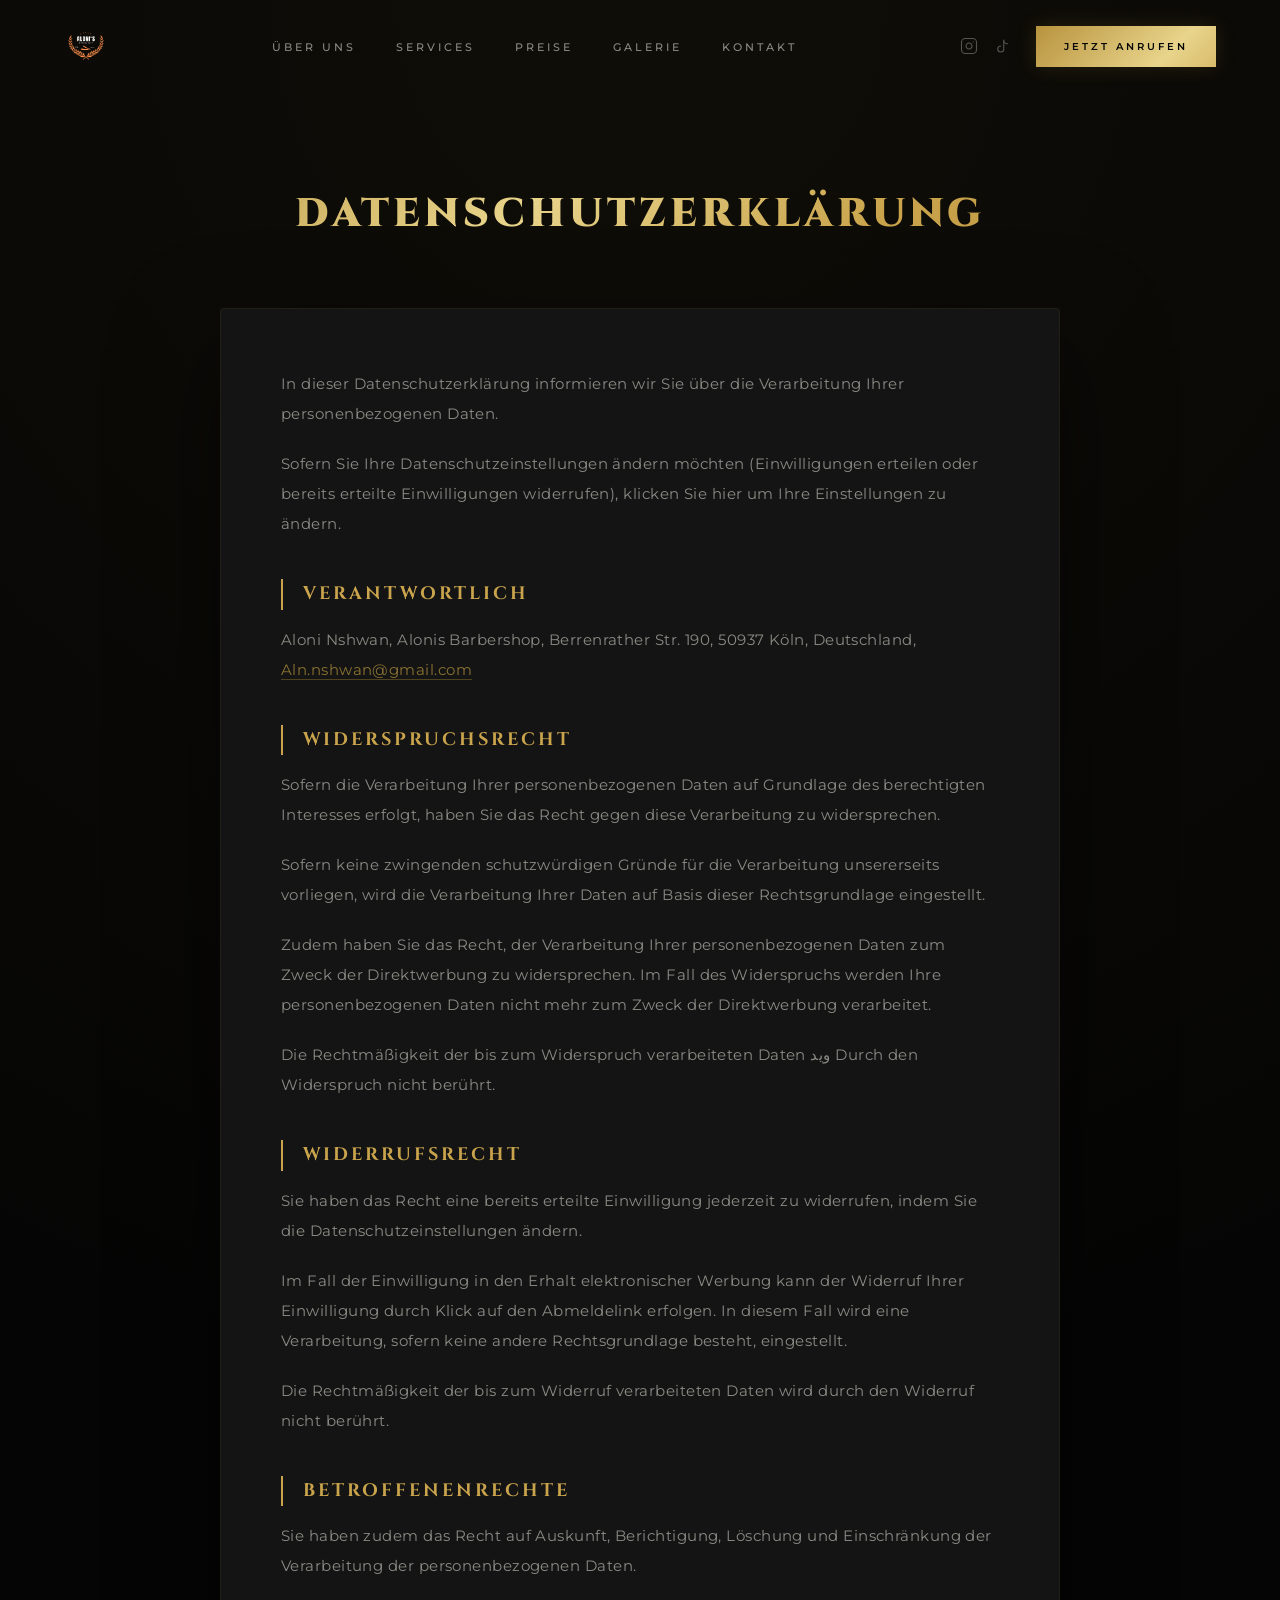
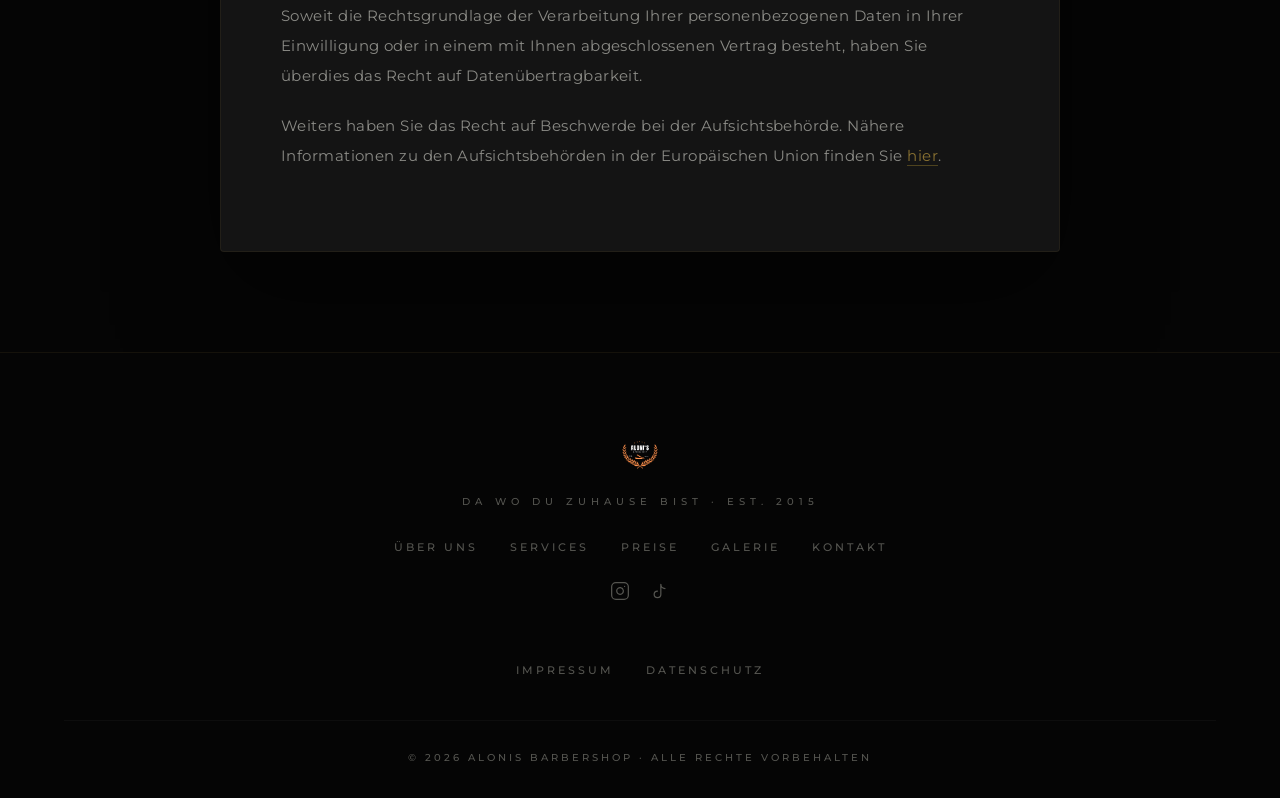
==== commit 56dd9b58: "feat: remove Treatwell integration, add direct phone call CTA - Purged all Treatwell external bookin" ====
--- a/datenschutzerklaerung-2.html
+++ b/datenschutzerklaerung-2.html
@@ -92,11 +92,9 @@
             </a>
           </div>
           <a
-            href="https://buchung.treatwell.de/ort/425567/menue/"
-            target="_blank"
-            rel="noopener"
+            href="tel:022157777785"
             class="nav-cta"
-            >TERMIN BUCHEN</a
+            >JETZT ANRUFEN</a
           >
           <button class="nav-toggle" id="navToggle" aria-label="Menü">
             <span></span><span></span><span></span>
@@ -116,11 +114,9 @@
         <li><a href="/#kontakt" class="overlay-link">KONTAKT</a></li>
         <li>
           <a
-            href="https://buchung.treatwell.de/ort/425567/menue/"
-            target="_blank"
-            rel="noopener"
+            href="tel:022157777785"
             class="overlay-link overlay-cta-link"
-            >TERMIN BUCHEN</a
+            >✆ JETZT ANRUFEN</a
           >
         </li>
       </ul>
--- a/assets/css/style.css
+++ b/assets/css/style.css
@@ -1739,6 +1739,228 @@
 }
 
 /* ═══════════════════════════════════════════════════════════
+   BOOKING CTA — Premium Call-To-Action
+═══════════════════════════════════════════════════════════ */
+.booking-cta-section {
+  background: radial-gradient(
+    ellipse at 50% 50%,
+    #0f0e0a 0%,
+    var(--bg-abyss) 100%
+  );
+  position: relative;
+  overflow: hidden;
+}
+
+.booking-cta-section::before {
+  content: "";
+  position: absolute;
+  top: 50%;
+  left: 50%;
+  transform: translate(-50%, -50%);
+  width: 500px;
+  height: 500px;
+  background: radial-gradient(circle, rgba(201, 164, 76, 0.06) 0%, transparent 70%);
+  pointer-events: none;
+}
+
+.booking-cta-block {
+  text-align: center;
+  max-width: 620px;
+  margin: 0 auto;
+  padding: 64px 48px;
+  background: var(--bg-card);
+  border: 1px solid rgba(201, 164, 76, 0.1);
+  position: relative;
+}
+
+.booking-cta-block::before {
+  content: "";
+  position: absolute;
+  top: 0;
+  left: 50%;
+  transform: translateX(-50%);
+  width: 60px;
+  height: 2px;
+  background: var(--gold-gradient);
+}
+
+.booking-cta-block::after {
+  content: "";
+  position: absolute;
+  bottom: 0;
+  left: 50%;
+  transform: translateX(-50%);
+  width: 60px;
+  height: 2px;
+  background: var(--gold-gradient);
+}
+
+.booking-cta-icon {
+  margin-bottom: 24px;
+  color: var(--gold);
+  animation: phonePulse 2.5s ease-in-out infinite;
+}
+
+@keyframes phonePulse {
+  0%, 100% {
+    transform: scale(1);
+    opacity: 0.7;
+  }
+  50% {
+    transform: scale(1.08);
+    opacity: 1;
+  }
+}
+
+.booking-cta-heading {
+  font-family: var(--font-display);
+  font-size: clamp(24px, 4vw, 40px);
+  font-weight: 800;
+  letter-spacing: 0.04em;
+  line-height: 1.2;
+  color: var(--white);
+  margin-bottom: 20px;
+  text-transform: uppercase;
+}
+
+.booking-cta-sub {
+  font-size: 14px;
+  font-weight: 300;
+  color: var(--text-muted);
+  line-height: 1.8;
+  letter-spacing: 0.03em;
+  max-width: 440px;
+  margin: 0 auto 36px;
+}
+
+.booking-cta-phone {
+  display: inline-flex;
+  align-items: center;
+  gap: 14px;
+  padding: 20px 48px;
+  font-family: var(--font-body);
+  font-size: clamp(18px, 3vw, 26px);
+  font-weight: 700;
+  letter-spacing: 3px;
+  color: var(--bg-abyss);
+  background: var(--gold-gradient);
+  background-size: 200% 100%;
+  border: none;
+  transition:
+    background-position 0.5s ease,
+    box-shadow 0.5s ease,
+    transform 0.3s ease;
+  box-shadow:
+    0 0 40px var(--gold-glow),
+    0 4px 24px rgba(0, 0, 0, 0.5);
+}
+
+.booking-cta-phone:hover {
+  background-position: 100% 0;
+  transform: translateY(-3px);
+  box-shadow:
+    0 0 60px rgba(201, 164, 76, 0.35),
+    0 8px 40px rgba(0, 0, 0, 0.6);
+}
+
+.booking-cta-phone-icon {
+  display: inline-flex;
+  align-items: center;
+  justify-content: center;
+}
+
+.booking-cta-hint {
+  margin-top: 20px;
+  font-size: 11px;
+  font-weight: 500;
+  letter-spacing: 4px;
+  color: var(--text-dim);
+  text-transform: uppercase;
+}
+
+/* ═══════════════════════════════════════════════════════════
+   FAB — Mobile Call Button
+═══════════════════════════════════════════════════════════ */
+.fab-cta {
+  position: fixed;
+  bottom: 28px;
+  right: 28px;
+  z-index: 800;
+  display: inline-flex;
+  align-items: center;
+  gap: 8px;
+  padding: 14px 28px;
+  font-family: var(--font-body);
+  font-size: 11px;
+  font-weight: 600;
+  letter-spacing: 3px;
+  color: var(--bg-abyss);
+  background: var(--gold-gradient);
+  background-size: 200% 100%;
+  border: none;
+  box-shadow:
+    0 0 30px var(--gold-glow),
+    0 6px 24px rgba(0, 0, 0, 0.5);
+  opacity: 0;
+  pointer-events: none;
+  transition:
+    opacity 0.4s ease,
+    background-position 0.5s ease,
+    box-shadow 0.4s ease,
+    transform 0.3s ease;
+}
+
+.fab-cta:hover {
+  background-position: 100% 0;
+  transform: translateY(-2px);
+  box-shadow:
+    0 0 50px rgba(201, 164, 76, 0.3),
+    0 8px 32px rgba(0, 0, 0, 0.6);
+}
+
+@media (max-width: 768px) {
+  .booking-cta-block {
+    padding: 48px 28px;
+  }
+
+  .booking-cta-phone {
+    padding: 16px 32px;
+    font-size: 18px;
+    letter-spacing: 2px;
+    gap: 10px;
+  }
+
+  .fab-cta {
+    bottom: 20px;
+    right: 20px;
+    padding: 12px 22px;
+    font-size: 10px;
+  }
+}
+
+@media (max-width: 480px) {
+  .booking-cta-block {
+    padding: 40px 20px;
+  }
+
+  .booking-cta-phone {
+    padding: 14px 24px;
+    font-size: 16px;
+    letter-spacing: 1px;
+    flex-direction: column;
+    gap: 8px;
+  }
+
+  .fab-cta {
+    bottom: 16px;
+    right: 16px;
+    padding: 12px 20px;
+    font-size: 10px;
+    letter-spacing: 2px;
+  }
+}
+
+/* ═══════════════════════════════════════════════════════════
    REDUCED MOTION
 ═══════════════════════════════════════════════════════════ */
 @media (prefers-reduced-motion: reduce) {
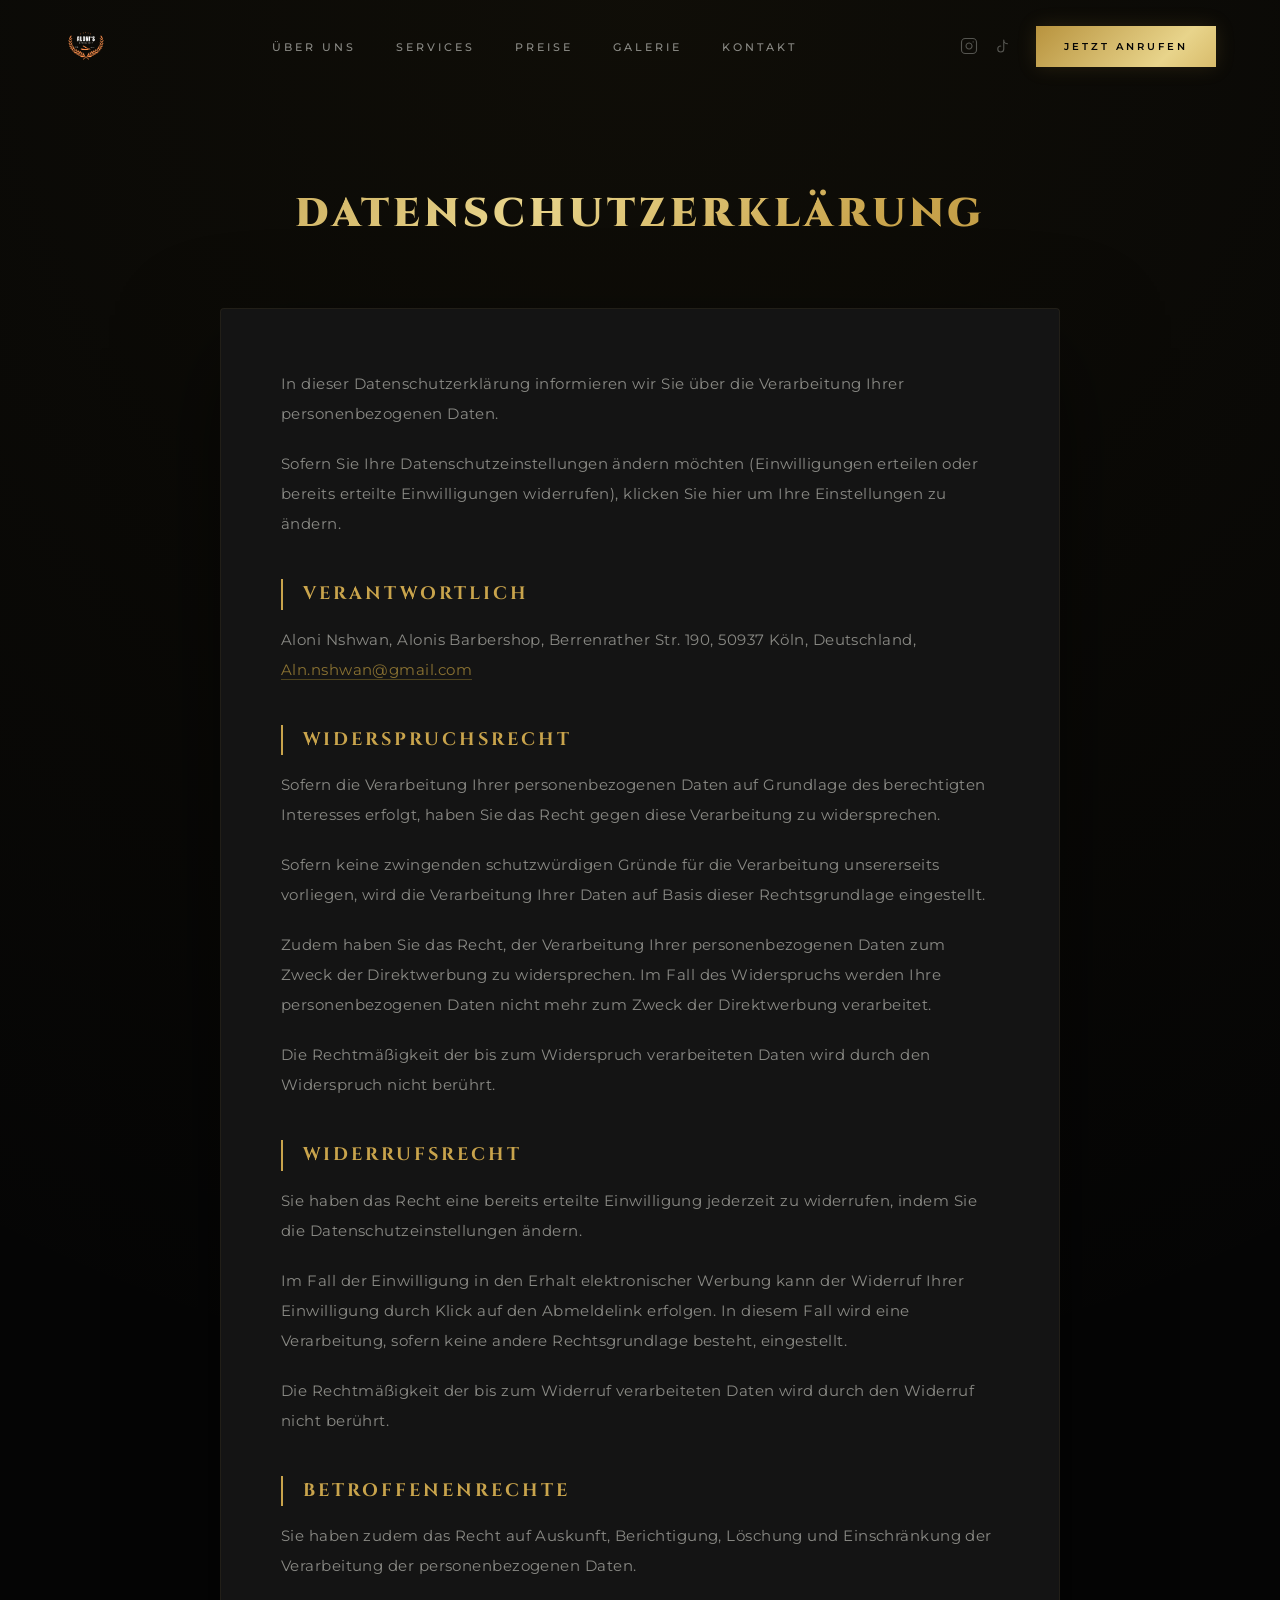
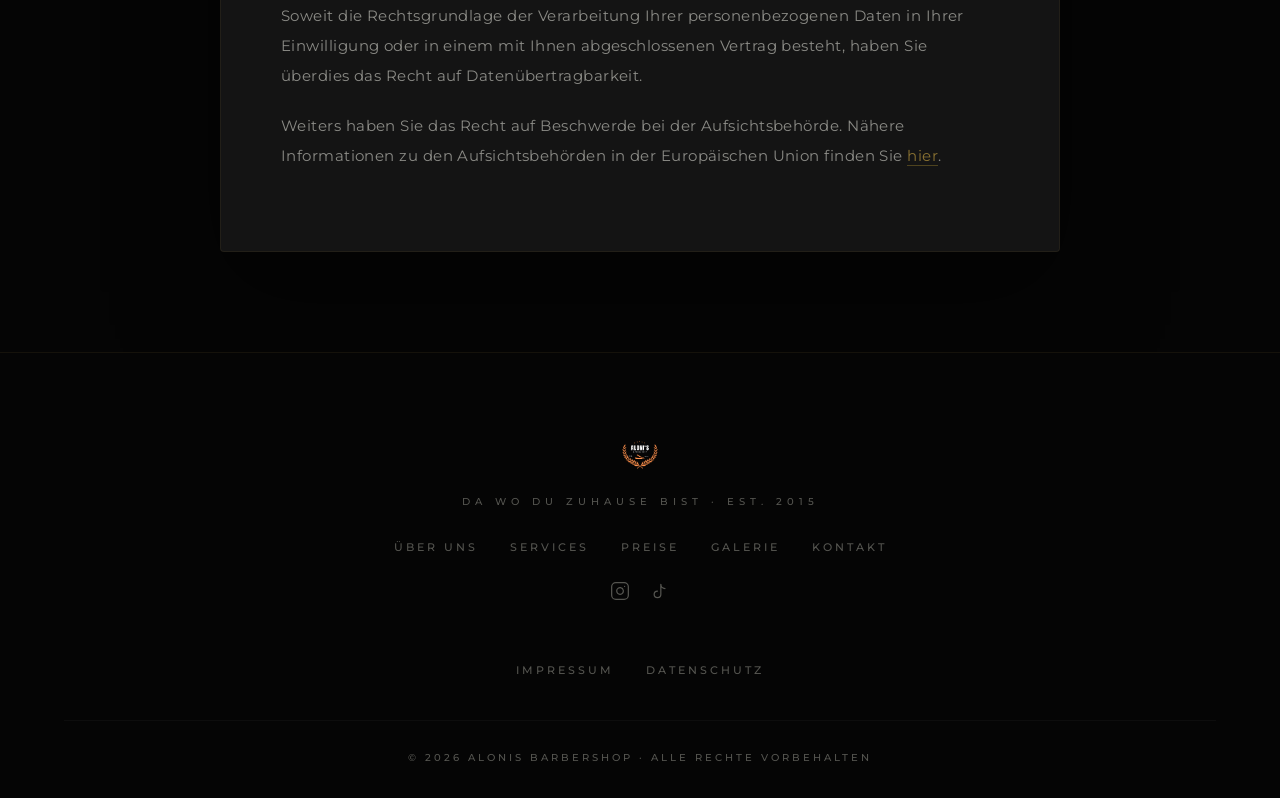
==== commit 0734ca9b: "chore: secure deploy via .env, harden .gitignore, update README Co-authored-by: Cursor <cursoragent@" ====
--- a/datenschutzerklaerung-2.html
+++ b/datenschutzerklaerung-2.html
@@ -211,7 +211,7 @@
               </p>
               <p>
                 Die Rechtmäßigkeit der bis zum Widerspruch verarbeiteten Daten
-                ويد Durch den Widerspruch nicht berührt.
+                wird durch den Widerspruch nicht berührt.
               </p>
 
               <h4>Widerrufsrecht</h4>
